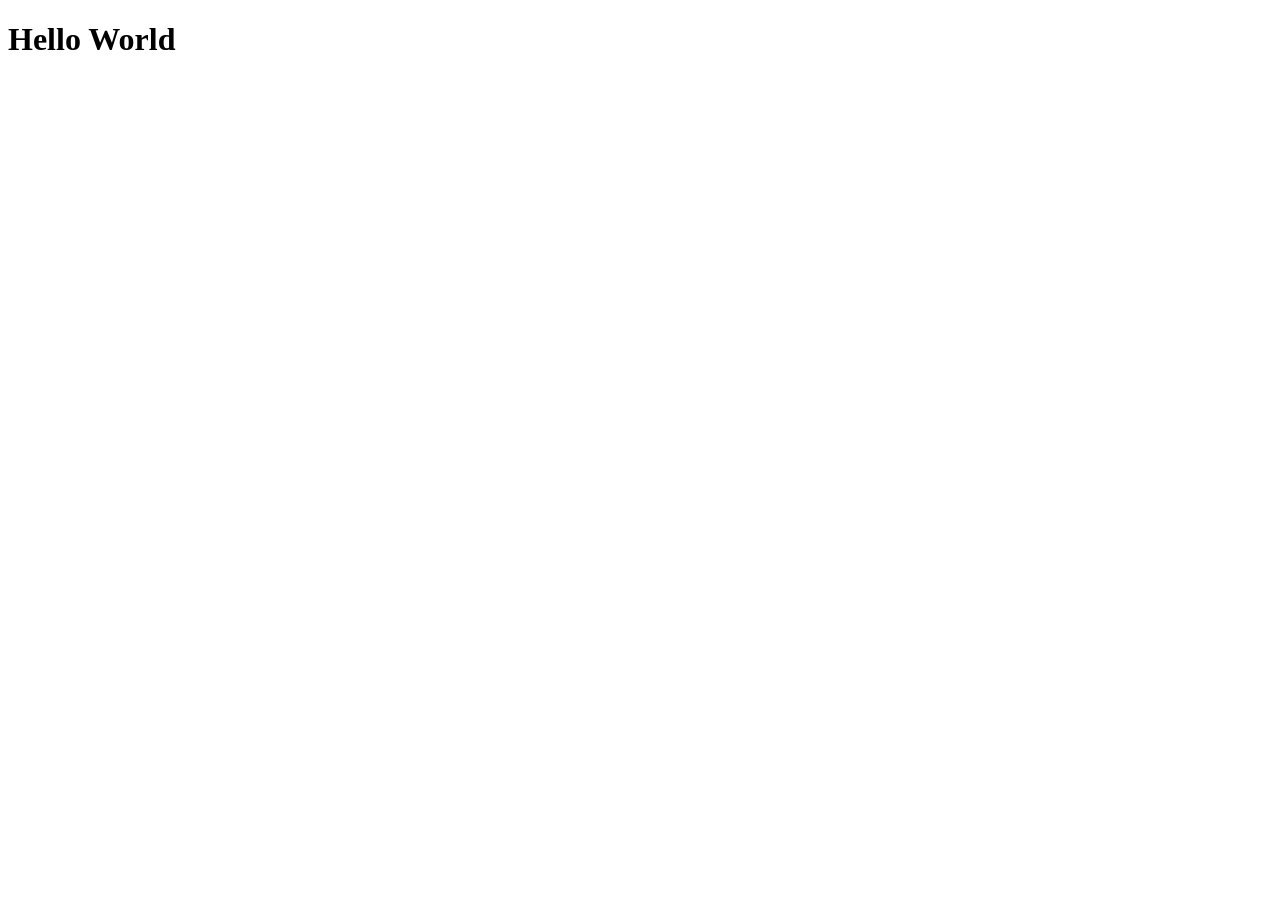
==== index.html @ 426391a5 "Create index.html" ====
<!DOCTYPE html>

<html lang="en">
  <head>
    <meta charset="utf-8" />
    <title>Github hosted website</title>
    <link rel="stylesheet" href="css/styles.css" />
  </head>

  <h1>Hello World</h1>

  <body>
  </body>
</html>
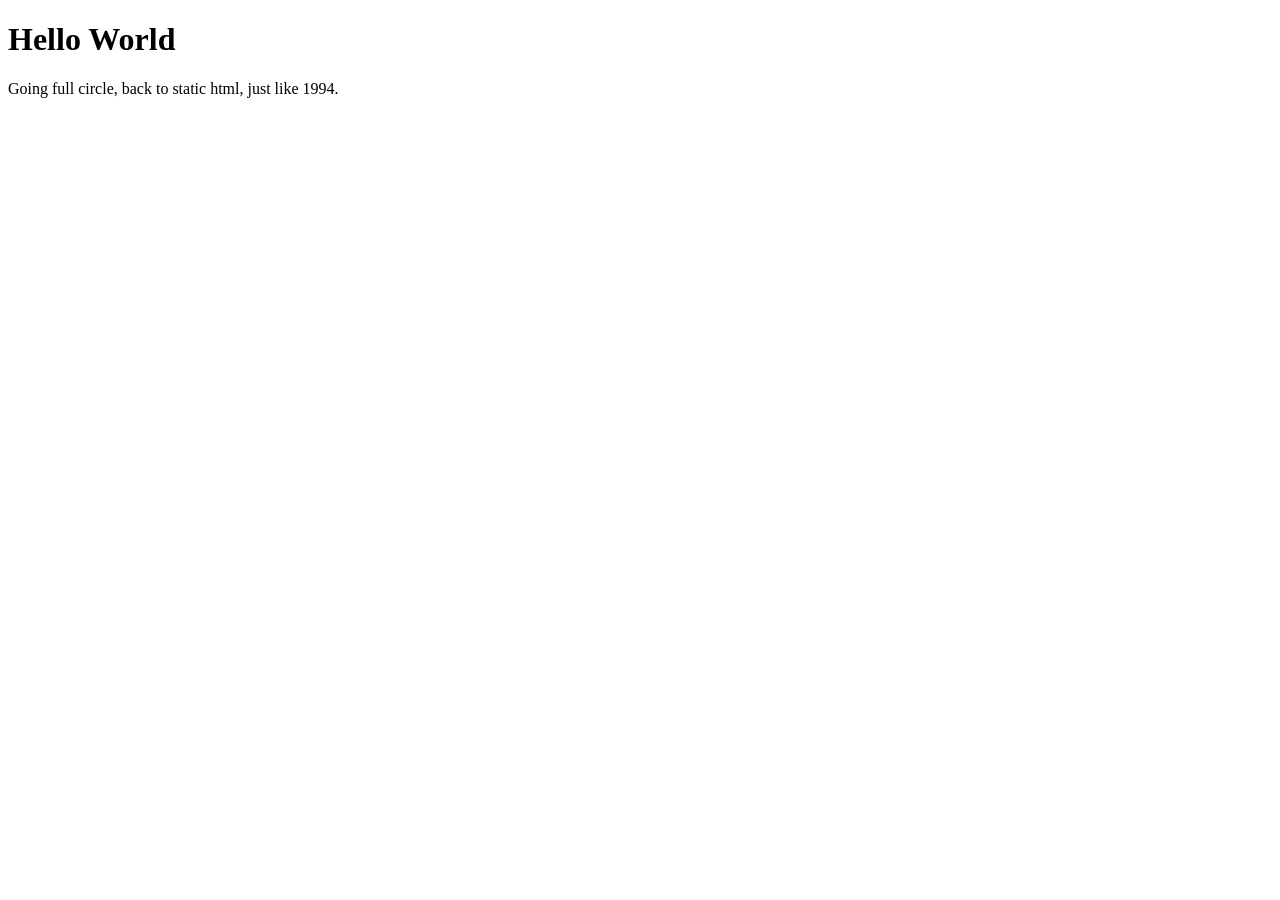
==== commit 72e8c87b: "Update index.html" ====
--- a/index.html
+++ b/index.html
@@ -8,7 +8,7 @@
   </head>
 
   <h1>Hello World</h1>
-
+Going full circle, back to static html, just like 1994.
   <body>
   </body>
 </html>
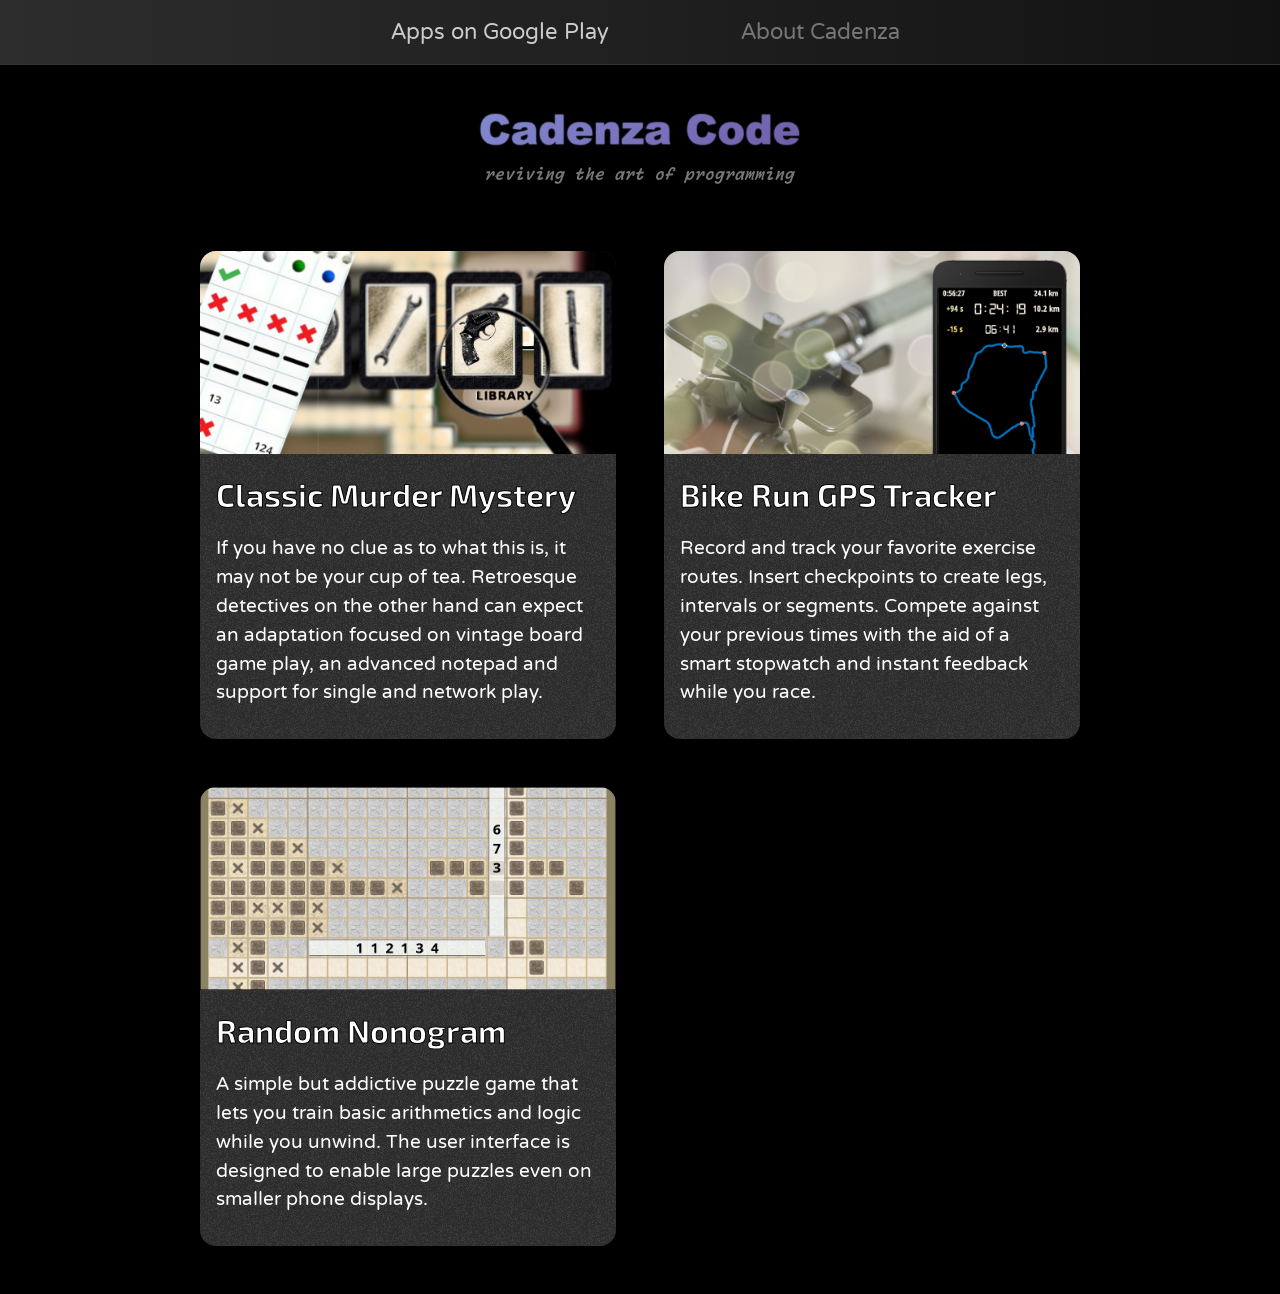
==== commit ff5e9ea5: "Test web page for Cadenza" ====
--- a/index.html
+++ b/index.html
@@ -1,14 +1,64 @@
+
 <!DOCTYPE html>
 
 <html lang="en">
-  <head>
-    <meta charset="utf-8" />
-    <title>Github hosted website</title>
-    <link rel="stylesheet" href="css/styles.css" />
-  </head>
 
-  <h1>Hello World</h1>
-Going full circle, back to static html, just like 1994.
-  <body>
-  </body>
+    <head>
+        <meta charset="utf-8" />
+        <title>Cadenza Code</title>
+        <link rel="stylesheet" href="css/reset.css" />
+        <link rel="stylesheet" href="css/styles.css" />
+    </head>
+
+    <body>
+
+        <nav class="menu">
+            <ul>
+                <li>Apps on Google Play</li>
+                <!-- <li><a href="news.html">News</a></li> -->
+                <li><a href="about.html">About Cadenza</a></li>
+            </ul>
+        </nav>
+
+        <header>
+            <h1> Cadenze Code </h1>
+          <div id="tagline">reviving the art of programming</div>
+        </header>
+
+        <section id="apps" class="catalog">
+
+            <div class="item">
+                <div class="screenshot">
+                    <a href="https://play.google.com/store/apps/details?id=cadenzacode.clueless.detective.find.clue"><img src="img/classic.jpg" /></a>
+                </div>
+                <div class="title"> Classic Murder Mystery </div>
+                <div class="description">
+                    If you have no clue as to what this is, it may not be your cup of tea. Retroesque detectives on the other hand can expect an adaptation focused on vintage board game play, an advanced notepad and support for single and network play.
+                </div>
+            </div>
+
+            <div class="item">
+                <div class="screenshot">
+                    <a href="https://play.google.com/store/apps/details?id=cadenzacode.bike.run.hike"><img src="img/bike.jpg" /></a>
+                </div>
+                <div class="title"> Bike Run GPS Tracker </div>
+                <div class="description">
+                    Record and track your favorite exercise routes. Insert checkpoints to create legs, intervals or segments. Compete against your previous times with the aid of a smart stopwatch and instant feedback while you race.
+                </div>
+            </div>
+
+            <div class="item">
+                <div class="screenshot">
+                    <a href="https://play.google.com/store/apps/details?id=cadenzacode.picross.random.nonogram"> <img src="img/nonogram.jpg" /></a>
+                </div>
+                <div class="title"> Random Nonogram </div>
+                <div class="description">
+                    A simple but addictive puzzle game that lets you train basic arithmetics and logic while you unwind. The user interface is designed to enable large puzzles even on smaller phone displays.
+                </div>
+            </div>
+
+        </section>
+
+    </body>
+
 </html>
--- a/css/styles.css
+++ b/css/styles.css
@@ -0,0 +1,188 @@
+
+
+@font-face {
+    font-family: "Varela";
+    src: url(fonts/VarelaRound.woff);
+}
+
+@font-face {
+    font-family: "Argon";
+    src: url(fonts/Argon.woff);
+}
+
+@font-face {
+    font-family: "Radon";
+    src: url(fonts/Radon.woff);
+}
+
+@font-face {
+  font-family: "Exo2";
+  src: url(fonts/Exo2-Bold.ttf);
+}
+
+
+:root {
+    font-family: "Varela", sans-serif;
+    background-color: black;
+}
+
+header {
+    margin-top: 6rem;
+    display: flex; flex-direction: column;
+}
+
+h1 {
+    margin-top: 0rem;
+    display: flex;
+    font-size: 2.8rem;
+    color: transparent;
+    justify-content: center;
+    align-items: center;
+    background: url('../img/text.png') no-repeat;
+    background-size: auto 2.7rem;
+    background-position: center;
+#    background-clip: text;
+#    text-fill-color: transparent;
+#    -webkit-text-fill-color: transparent;
+#    background-size: 300% 100%;
+#    background-image: linear-gradient(135deg, #96C0FF 0%, #6C4F9D 25%, #D42635 50%, #F58437 75%, #FFE295 100%);
+#    -webkit-animation: AnimateBG 40s ease infinite;
+#    animation: AnimateBG 40s ease infinite;
+}
+
+h1:before {
+    z-index: -1;
+    content: "";
+    position:absolute;
+    width: 100%;
+    height: 2.5rem;
+    background-size: 300% 100%;
+    background-image: linear-gradient(135deg, #96C0FF 0%, #6C4F9D 25%, #D42635 50%, #F58437 75%, #FFE295 100%);
+    -webkit-animation: AnimateBG 40s ease infinite;
+    animation: AnimateBG 40s ease infinite;
+}
+
+@keyframes AnimateBG {
+    0% {
+        background-position: 0%;
+#transform: translate(0%, 0%);
+    }
+    50% {
+        background-position: 100%;
+#transform: translate(100%, 0%);
+    }
+    100% {
+        background-position: 0%;
+#transform: translate(0%, 0%);
+    }
+}
+
+#tagline {
+    display: flex;
+    color: #777;
+    font-family: "Radon";
+    font-size: 1rem;
+    justify-content: center;
+    align-items: center;
+    margin-bottom: 4rem;
+}
+
+#apps.catalog {
+    width: 55rem;
+    display: grid;
+    grid-template-columns: 1fr 1fr;
+    gap: 3rem;
+    margin: auto;
+    padding-bottom: 3rem;
+}
+
+#apps.about {
+    width: 50rem;
+    display: grid;
+    grid-template-columns: 1fr;
+    gap: 3rem;
+    margin: auto;
+    padding-bottom: 3rem;
+}
+
+#apps .item {
+    overflow:hidden;
+    background: url("../img/gravel.png");
+    background-color: rgb(48, 48, 48);
+    border-radius: 1rem;
+    <!-- width: 30rem; -->
+    margin-top: 3rem;
+}
+
+.screenshot {
+    overflow:hidden;
+}
+
+#apps img {
+    transition: transform 0.6s ease 0s;
+    transform-origin: left center 0px;
+}
+
+#apps img:hover {
+    transform: scale(1.2);
+}
+
+#apps .title {
+    font-family: "Exo2";
+    font-size: 2rem;
+    padding: 1rem;
+#    width: 20rem;
+    -webkit-text-stroke-width: 1px;
+    -webkit-text-stroke-color: black;
+    color: white;
+}
+
+#apps .description {
+    font-size: 1.2em;
+    padding: 0rem 1rem;
+    padding-bottom: 2rem;
+    color: white;
+}
+
+nav {
+    z-index: 100;
+    position: fixed;
+    top: 0;
+    width: 100%;
+    display:flex;
+    background-image: linear-gradient(to right, rgb(45, 45, 45), rgb(18, 18, 18));
+    /*rgb(27, 29, 32);*/
+    border-bottom: 1px solid rgb(50, 52, 54);
+    margin-bottom: 2rem;
+    justify-content:center;
+    align-items: center;
+}
+
+.menu ul {
+    display: flex;
+    justify-content: center;
+    align-items: center;
+    height:4rem;
+    max-width: 720px;
+    margin: 0 auto;
+    list-style: none;
+}
+
+.menu li {
+    width: 20rem;
+    color: #CCC;
+    font-size: 22px;
+    transition: background-position-x 0.9s linear;
+    text-align: center;
+    justify-content: center;
+}
+
+a {
+    color: #777;
+    text-decoration: none;
+    transition: all 0.45s;
+}
+
+a:hover {
+    color: white;
+}
